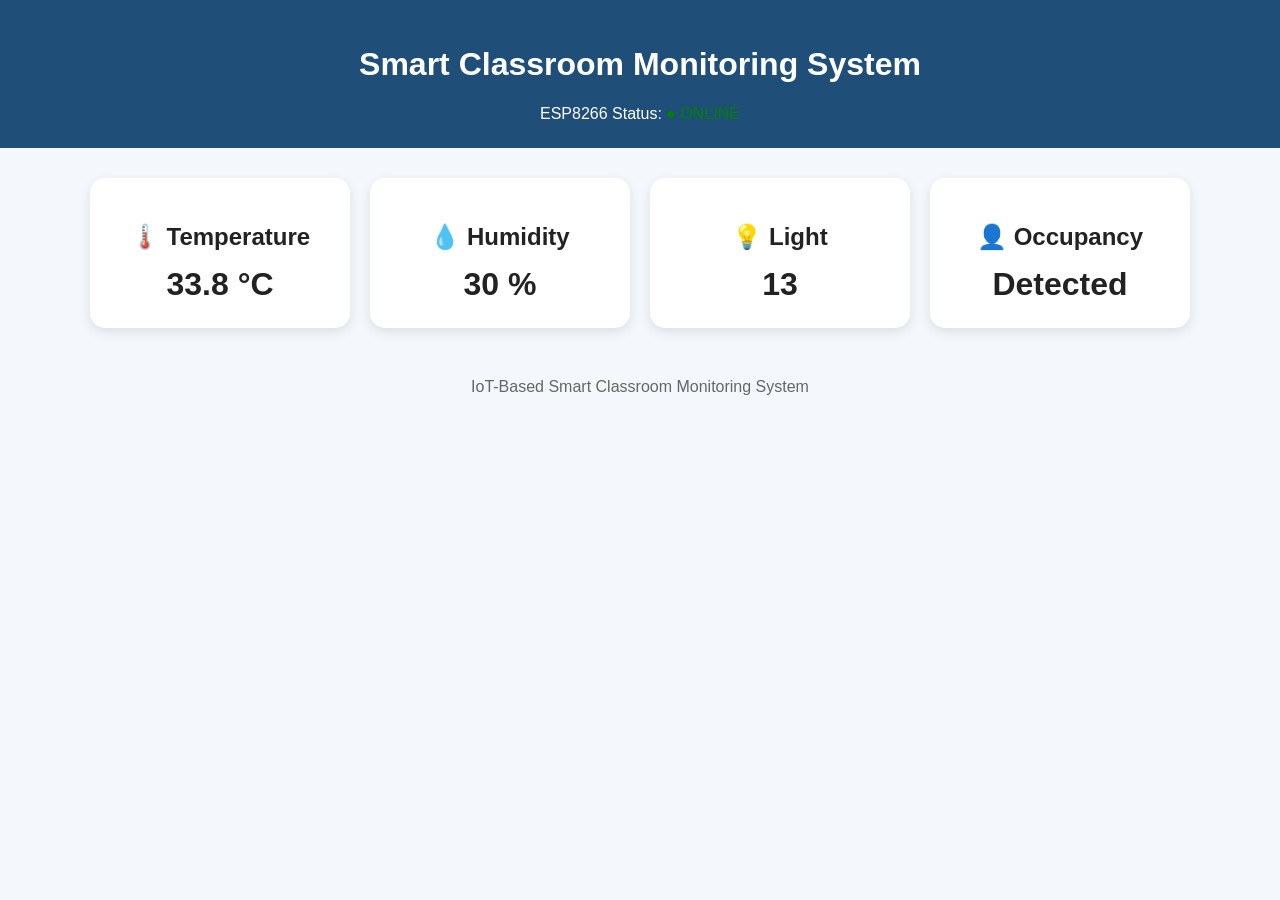
==== index.html @ d7bf172b "Rename index,html to index.html" ====
<!DOCTYPE html>
<html lang="en">
<head>
    <meta charset="UTF-8">
    <meta name="viewport" content="width=device-width, initial-scale=1.0">

    <title>Smart Classroom Monitoring</title>

    <style>
        body {
            font-family: Arial, sans-serif;
            margin: 0;
            background: #f4f7fb;
            color: #222;
        }

        header {
            background: #1f4e79;
            color: white;
            padding: 25px;
            text-align: center;
        }

        .status {
            margin-top: 10px;
            font-size: 16px;
        }

        .dashboard {
            display: grid;
            grid-template-columns: repeat(auto-fit, minmax(220px, 1fr));
            gap: 20px;
            padding: 30px;
            max-width: 1100px;
            margin: auto;
        }

        .card {
            background: white;
            padding: 25px;
            border-radius: 15px;
            box-shadow: 0 4px 12px rgba(0,0,0,0.1);
            text-align: center;
        }

        .card h2 {
            margin-bottom: 15px;
        }

        .value {
            font-size: 32px;
            font-weight: bold;
        }

        .online {
            color: green;
        }

        .offline {
            color: red;
        }

        footer {
            text-align: center;
            padding: 20px;
            color: #666;
        }
    </style>
</head>

<body>

<header>
    <h1>Smart Classroom Monitoring System</h1>

    <div class="status">
        ESP8266 Status:
        <span class="online">● ONLINE</span>
    </div>
</header>

<div class="dashboard">

    <div class="card">
        <h2>🌡️ Temperature</h2>
        <div class="value">33.8 °C</div>
    </div>

    <div class="card">
        <h2>💧 Humidity</h2>
        <div class="value">30 %</div>
    </div>

    <div class="card">
        <h2>💡 Light</h2>
        <div class="value">13</div>
    </div>

    <div class="card">
        <h2>👤 Occupancy</h2>
        <div class="value">Detected</div>
    </div>

</div>

<footer>
    IoT-Based Smart Classroom Monitoring System
</footer>

</body>
</html>
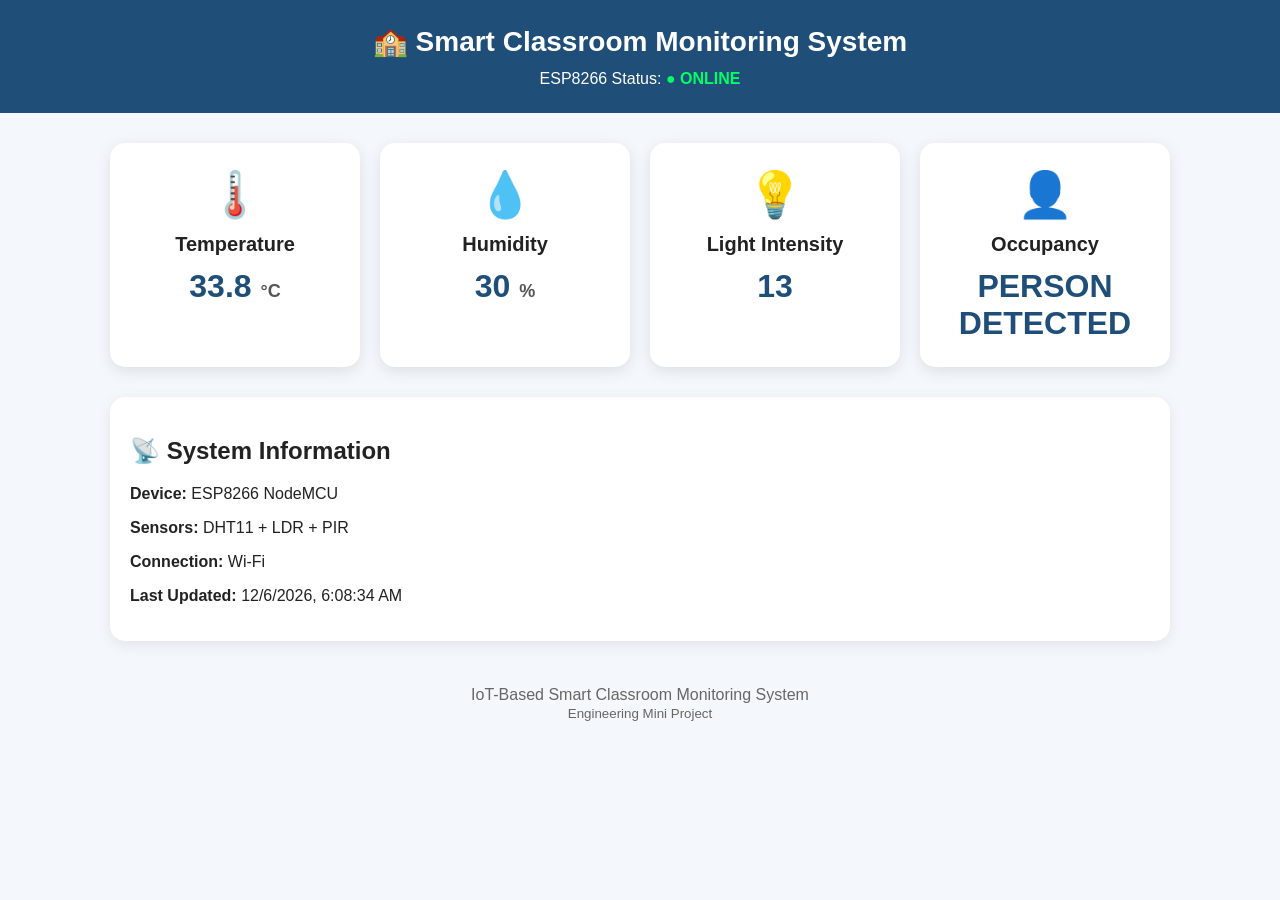
==== commit e0ad77cc: "Refactor index.html for improved styling and structure" ====
--- a/index.html
+++ b/index.html
@@ -7,9 +7,13 @@
     <title>Smart Classroom Monitoring</title>
 
     <style>
+        * {
+            box-sizing: border-box;
+        }
+
         body {
+            margin: 0;
             font-family: Arial, sans-serif;
-            margin: 0;
             background: #f4f7fb;
             color: #222;
         }
@@ -17,53 +21,91 @@
         header {
             background: #1f4e79;
             color: white;
-            padding: 25px;
+            padding: 25px 15px;
             text-align: center;
         }
 
+        header h1 {
+            margin: 0;
+            font-size: 28px;
+        }
+
         .status {
-            margin-top: 10px;
+            margin-top: 12px;
             font-size: 16px;
         }
 
+        .online {
+            color: #00ff66;
+            font-weight: bold;
+        }
+
         .dashboard {
+            max-width: 1100px;
+            margin: 30px auto;
+            padding: 0 20px;
+
             display: grid;
             grid-template-columns: repeat(auto-fit, minmax(220px, 1fr));
             gap: 20px;
-            padding: 30px;
-            max-width: 1100px;
-            margin: auto;
         }
 
         .card {
             background: white;
             padding: 25px;
             border-radius: 15px;
-            box-shadow: 0 4px 12px rgba(0,0,0,0.1);
             text-align: center;
+
+            box-shadow: 0 4px 15px rgba(0, 0, 0, 0.10);
+        }
+
+        .icon {
+            font-size: 45px;
         }
 
         .card h2 {
-            margin-bottom: 15px;
+            margin: 12px 0;
+            font-size: 20px;
         }
 
         .value {
             font-size: 32px;
             font-weight: bold;
-        }
-
-        .online {
-            color: green;
-        }
-
-        .offline {
-            color: red;
+            color: #1f4e79;
+        }
+
+        .unit {
+            font-size: 18px;
+            color: #555;
+        }
+
+        .info {
+            max-width: 1100px;
+            margin: 20px auto;
+            padding: 0 20px;
+        }
+
+        .info-box {
+            background: white;
+            padding: 20px;
+            border-radius: 15px;
+            box-shadow: 0 4px 15px rgba(0, 0, 0, 0.08);
         }
 
         footer {
             text-align: center;
-            padding: 20px;
+            padding: 25px;
             color: #666;
+        }
+
+        @media (max-width: 600px) {
+            header h1 {
+                font-size: 22px;
+            }
+
+            .value {
+                font-size: 28px;
+            }
         }
     </style>
 </head>
@@ -71,41 +113,123 @@
 <body>
 
 <header>
-    <h1>Smart Classroom Monitoring System</h1>
+
+    <h1>🏫 Smart Classroom Monitoring System</h1>
 
     <div class="status">
         ESP8266 Status:
         <span class="online">● ONLINE</span>
     </div>
+
 </header>
 
+
 <div class="dashboard">
 
-    <div class="card">
-        <h2>🌡️ Temperature</h2>
-        <div class="value">33.8 °C</div>
-    </div>
-
-    <div class="card">
-        <h2>💧 Humidity</h2>
-        <div class="value">30 %</div>
-    </div>
-
-    <div class="card">
-        <h2>💡 Light</h2>
-        <div class="value">13</div>
-    </div>
-
-    <div class="card">
-        <h2>👤 Occupancy</h2>
-        <div class="value">Detected</div>
+    <!-- Temperature -->
+    <div class="card">
+        <div class="icon">🌡️</div>
+        <h2>Temperature</h2>
+
+        <div class="value">
+            33.8 <span class="unit">°C</span>
+        </div>
+    </div>
+
+
+    <!-- Humidity -->
+    <div class="card">
+        <div class="icon">💧</div>
+        <h2>Humidity</h2>
+
+        <div class="value">
+            30 <span class="unit">%</span>
+        </div>
+    </div>
+
+
+    <!-- Light -->
+    <div class="card">
+        <div class="icon">💡</div>
+        <h2>Light Intensity</h2>
+
+        <div class="value">
+            13
+        </div>
+    </div>
+
+
+    <!-- Occupancy -->
+    <div class="card">
+        <div class="icon">👤</div>
+        <h2>Occupancy</h2>
+
+        <div class="value">
+            PERSON DETECTED
+        </div>
     </div>
 
 </div>
 
+
+<div class="info">
+
+    <div class="info-box">
+
+        <h2>📡 System Information</h2>
+
+        <p>
+            <strong>Device:</strong>
+            ESP8266 NodeMCU
+        </p>
+
+        <p>
+            <strong>Sensors:</strong>
+            DHT11 + LDR + PIR
+        </p>
+
+        <p>
+            <strong>Connection:</strong>
+            Wi-Fi
+        </p>
+
+        <p>
+            <strong>Last Updated:</strong>
+            <span id="time">Loading...</span>
+        </p>
+
+    </div>
+
+</div>
+
+
 <footer>
+
     IoT-Based Smart Classroom Monitoring System
+
+    <br>
+
+    <small>Engineering Mini Project</small>
+
 </footer>
+
+
+<script>
+
+    function updateTime() {
+
+        const now = new Date();
+
+        document.getElementById("time").innerHTML =
+            now.toLocaleString();
+
+    }
+
+    updateTime();
+
+    setInterval(updateTime, 1000);
+
+</script>
 
 </body>
 </html>
